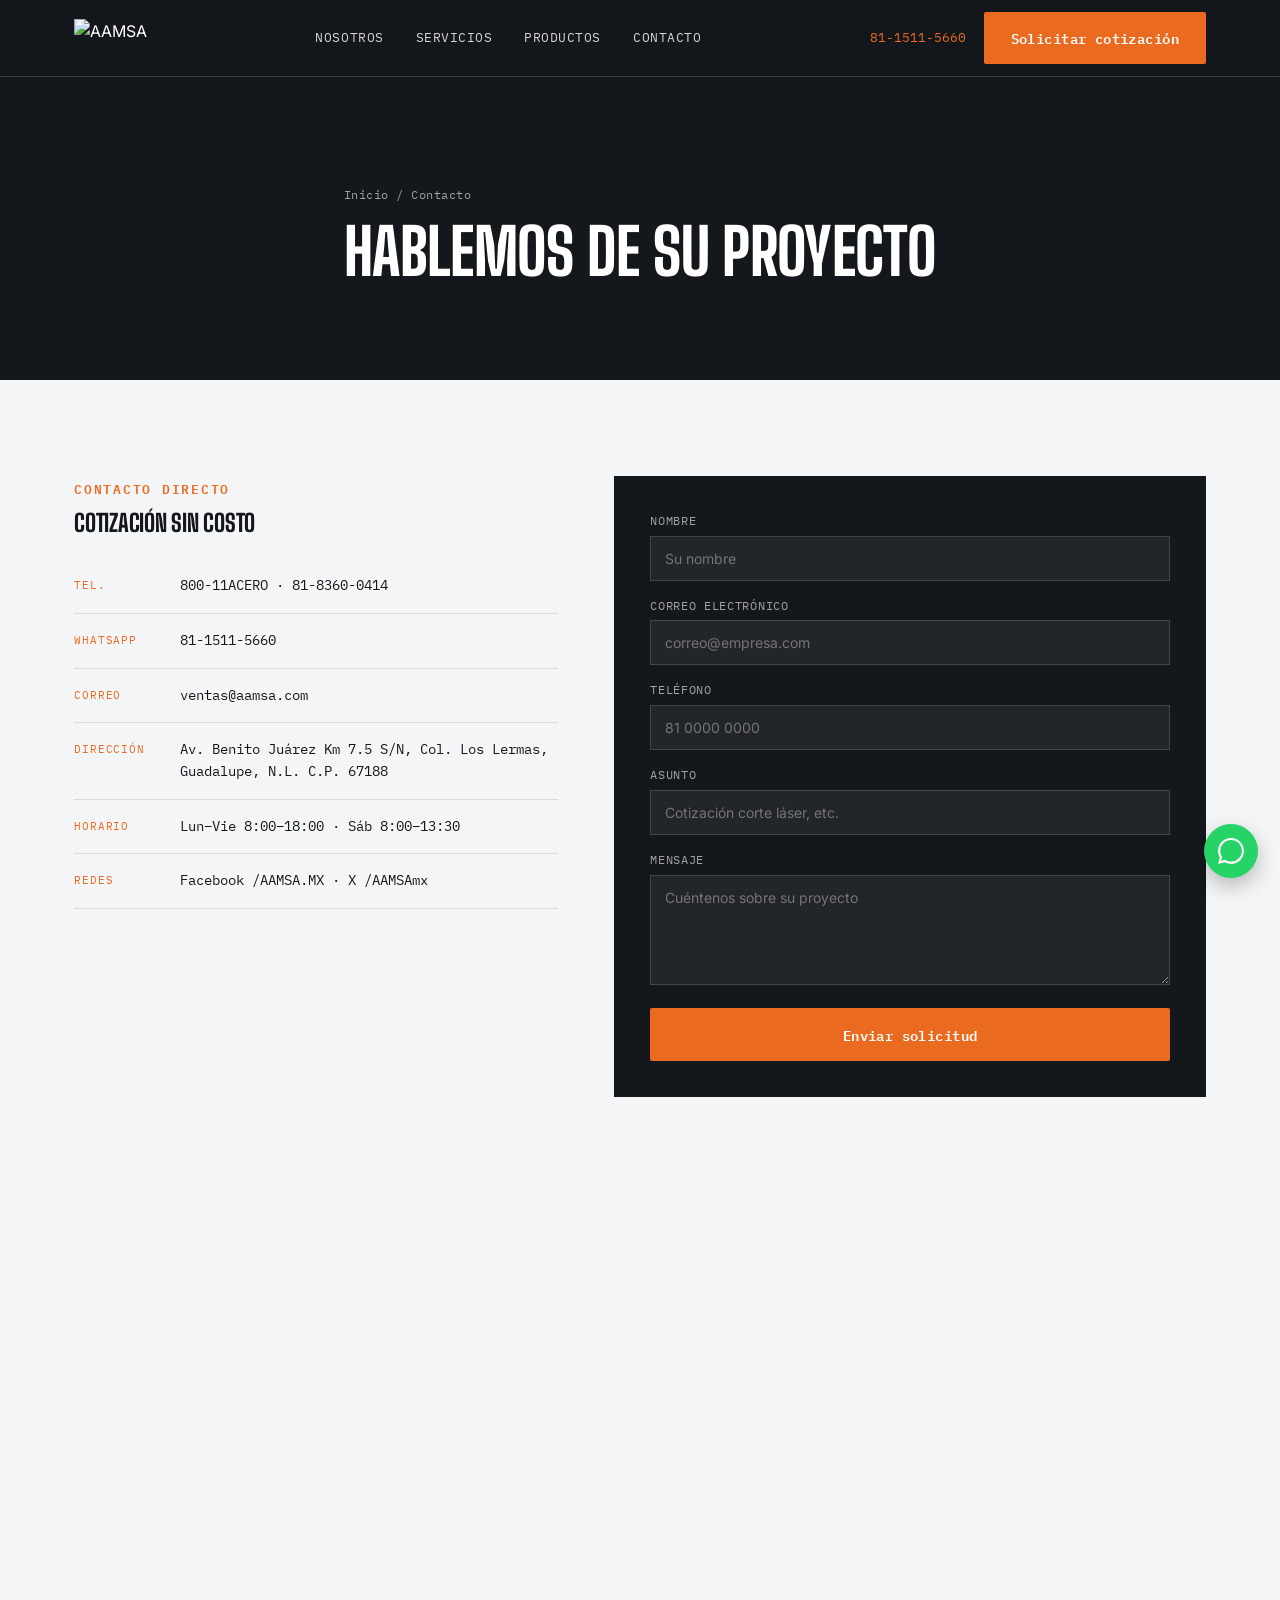
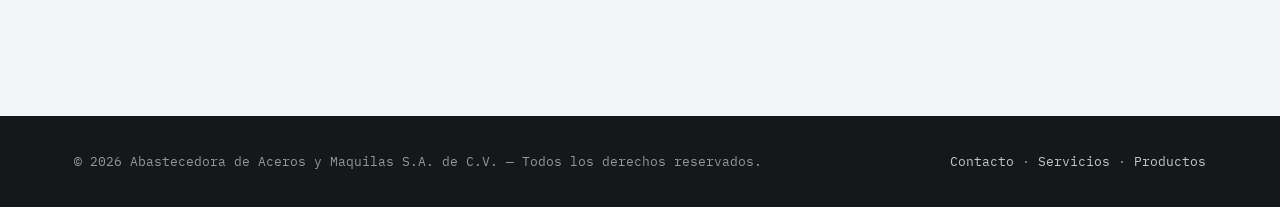
==== contacto.html @ 2b983ced "Sitio AAMSA - primera versión" ====
<!DOCTYPE html>
<html lang="es">
<head>
<meta charset="UTF-8">
<meta name="viewport" content="width=device-width, initial-scale=1.0">
<title>Contacto | AAMSA — Centro de Servicio Acero</title>
<meta name="description" content="Contáctanos: 800-11ACERO, 81-8360-0414, WhatsApp 81-1511-5660. Av. Benito Juárez Km 7.5, Los Lermas, Guadalupe, N.L.">
<link rel="stylesheet" href="css/main.css">
</head>
<body>

<header class="site">
  <div class="wrap row">
    <a href="index.html" class="logo-mark">
      <img src="https://www.aamsa.com/sitio/wp-content/uploads/2021/10/cropped-LOGO-AAMSA_N.png" alt="AAMSA">
    </a>
    <nav class="primary">
      <a href="nosotros.html">Nosotros</a>
      <a href="index.html#servicios">Servicios</a>
      <a href="index.html#productos">Productos</a>
      <a href="contacto.html">Contacto</a>
    </nav>
    <div class="nav-cta">
      <span class="nav-phone"><span>81-1511-5660</span></span>
      <a href="contacto.html" class="btn btn-primary">Solicitar cotización</a>
      <button class="nav-toggle" aria-label="Abrir menú">☰</button>
    </div>
  </div>
</header>

<section class="page-hero" style="min-height:38vh;">
  <div class="hero-bg" style="background-image:url('https://www.aamsa.com/sitio/wp-content/uploads/2022/03/CnnZ8ho-1-scaled.jpeg');"></div>
  <div class="hero-fade"></div>
  <div class="wrap page-hero-content">
    <div class="breadcrumb"><a href="index.html">Inicio</a> / Contacto</div>
    <h1>Hablemos de su proyecto</h1>
  </div>
</section>

<section>
  <div class="wrap contact-grid">
    <div>
      <span class="eyebrow">Contacto directo</span>
      <h2 style="margin:10px 0 24px; color:var(--ink);">Cotización sin costo</h2>
      <ul class="contact-info">
        <li><span class="k">Tel.</span> 800-11ACERO · 81-8360-0414</li>
        <li><span class="k">WhatsApp</span> 81-1511-5660</li>
        <li><span class="k">Correo</span> ventas@aamsa.com</li>
        <li><span class="k">Dirección</span> Av. Benito Juárez Km 7.5 S/N, Col. Los Lermas, Guadalupe, N.L. C.P. 67188</li>
        <li><span class="k">Horario</span> Lun–Vie 8:00–18:00 · Sáb 8:00–13:30</li>
        <li><span class="k">Redes</span> Facebook /AAMSA.MX · X /AAMSAmx</li>
      </ul>
    </div>
    <div style="background:var(--charcoal); padding:36px;">
      <form>
        <div class="field"><label for="cnt-nombre">Nombre</label><input id="cnt-nombre" type="text" placeholder="Su nombre"></div>
        <div class="field"><label for="cnt-correo">Correo electrónico</label><input id="cnt-correo" type="email" placeholder="correo@empresa.com"></div>
        <div class="field"><label for="cnt-tel">Teléfono</label><input id="cnt-tel" type="tel" placeholder="81 0000 0000"></div>
        <div class="field"><label for="cnt-asunto">Asunto</label><input id="cnt-asunto" type="text" placeholder="Cotización corte láser, etc."></div>
        <div class="field"><label for="cnt-mensaje">Mensaje</label><textarea id="cnt-mensaje" placeholder="Cuéntenos sobre su proyecto"></textarea></div>
        <button type="submit" class="btn btn-primary" style="width:100%; justify-content:center;">Enviar solicitud</button>
      </form>
    </div>
  </div>
</section>

<section style="padding-top:0;">
  <div class="wrap">
    <iframe
      src="https://maps.google.com/maps?q=Av.%20Benito%20Ju%C3%A1rez%20Km%207.5%2C%20Los%20Lermas%2C%20Guadalupe%2C%20N.L.&z=15&output=embed"
      width="100%" height="420" style="border:0;" loading="lazy" referrerpolicy="no-referrer-when-downgrade" title="Mapa AAMSA">
    </iframe>
  </div>
</section>

<footer class="site">
  <div class="wrap row">
    <span>© 2026 Abastecedora de Aceros y Maquilas S.A. de C.V. — Todos los derechos reservados.</span>
    <span><a href="contacto.html">Contacto</a> · <a href="index.html#servicios">Servicios</a> · <a href="index.html#productos">Productos</a></span>
  </div>
</footer>

<a class="wa-float" href="https://wa.me/528115115660" target="_blank" rel="noopener noreferrer" aria-label="Contactar por WhatsApp">
  <svg viewBox="0 0 24 24"><path d="M12 0C5.4 0 .1 5.3.1 11.9c0 2.1.5 4.1 1.6 5.9L0 24l6.3-1.6c1.7.9 3.7 1.4 5.7 1.4 6.6 0 11.9-5.3 11.9-11.9C23.9 5.3 18.6 0 12 0zm0 21.7c-1.8 0-3.5-.5-5-1.4l-.4-.2-3.7.9.9-3.6-.2-.4c-1-1.6-1.5-3.4-1.5-5.2 0-5.5 4.5-10 10-10s10 4.5 10 10-4.5 10-10.1 9.9z"/></svg>
</a>

<script src="js/main.js"></script>
</body>
</html>
---- css/main.css ----
/* ============================================
   AAMSA — Sistema de diseño
   Tema: acero, precisión, manufactura industrial
   ============================================ */

@import url('https://fonts.googleapis.com/css2?family=Big+Shoulders+Display:wght@500;700;800;900&family=Inter:wght@400;500;600;700&family=IBM+Plex+Mono:wght@500;600&display=swap');

:root{
  --charcoal: #14181C;
  --charcoal-soft: #1E2329;
  --steel: #3A4248;
  --surface: #F4F5F6;
  --surface-2: #E8EAEC;
  --ink: #15181B;
  --ink-soft: #565E64;
  --orange: #EA6A20;
  --orange-dark: #C8550F;
  --blue-steel: #29495E;
  --spark: #FFC857;
  --white: #FFFFFF;
  --line: rgba(255,255,255,.14);
  --line-dark: rgba(20,24,28,.12);

  --font-display: 'Big Shoulders Display', sans-serif;
  --font-body: 'Inter', sans-serif;
  --font-mono: 'IBM Plex Mono', monospace;

  --container: 1180px;
}

*{ box-sizing: border-box; margin:0; padding:0; }
html{ scroll-behavior: smooth; }
body{
  font-family: var(--font-body);
  color: var(--ink);
  background: var(--surface);
  line-height: 1.55;
  -webkit-font-smoothing: antialiased;
}
img{ max-width:100%; display:block; }
a{ color: inherit; text-decoration:none; }
ul{ list-style:none; }

@media (prefers-reduced-motion: reduce){
  *{ animation-duration: 0.001ms !important; animation-iteration-count: 1 !important; transition-duration: 0.001ms !important; scroll-behavior:auto !important; }
}

:focus-visible{
  outline: 3px solid var(--spark);
  outline-offset: 2px;
}

.wrap{
  max-width: var(--container);
  margin: 0 auto;
  padding: 0 24px;
}

.eyebrow{
  font-family: var(--font-mono);
  font-size: 12.5px;
  letter-spacing: .14em;
  text-transform: uppercase;
  color: var(--orange);
  font-weight: 600;
}

h1, h2, h3{
  font-family: var(--font-display);
  font-weight: 800;
  line-height: 1.02;
  letter-spacing: -.01em;
  text-transform: uppercase;
}

.btn{
  display:inline-flex;
  align-items:center;
  gap:10px;
  font-family: var(--font-mono);
  font-weight:600;
  font-size: 14px;
  letter-spacing: .03em;
  padding: 14px 26px;
  border-radius: 2px;
  border: 1px solid transparent;
  cursor:pointer;
  transition: transform .18s ease, background .18s ease, color .18s ease, border-color .18s ease;
}
.btn:hover{ transform: translateY(-2px); }
.btn-primary{
  background: var(--orange);
  color: var(--white);
}
.btn-primary:hover{ background: var(--orange-dark); }
.btn-ghost{
  background: transparent;
  border-color: var(--line);
  color: var(--white);
}
.btn-ghost:hover{ border-color: var(--spark); color: var(--spark); }
.btn-dark{
  background: var(--charcoal);
  color: var(--white);
}
.btn-dark:hover{ background: var(--ink); }

/* ===== Header ===== */
header.site{
  position: fixed;
  top:0; left:0; right:0;
  z-index: 100;
  background: rgba(20,24,28,.92);
  backdrop-filter: blur(8px);
  border-bottom: 1px solid var(--line);
}
header.site .row{
  display:flex;
  align-items:center;
  justify-content:space-between;
  height: 76px;
}
.logo-mark{
  display:flex;
  align-items:center;
  gap:10px;
  color: var(--white);
}
.logo-mark img{ height: 38px; }
nav.primary{ display:flex; gap: 32px; }
nav.primary a{
  color: rgba(255,255,255,.82);
  font-family: var(--font-mono);
  font-size: 13px;
  letter-spacing: .04em;
  text-transform: uppercase;
  position: relative;
  padding: 4px 0;
}
nav.primary a::after{
  content:'';
  position:absolute; left:0; right:0; bottom:-2px;
  height:2px; background: var(--orange);
  transform: scaleX(0);
  transform-origin: left;
  transition: transform .25s ease;
}
nav.primary a:hover{ color: var(--white); }
nav.primary a:hover::after{ transform: scaleX(1); }
.nav-cta{ display:flex; align-items:center; gap:18px; }
.nav-phone{
  font-family: var(--font-mono);
  font-size: 13px;
  color: var(--white);
}
.nav-phone span{ color: var(--orange); }

/* ===== Hero ===== */
.hero{
  position: relative;
  min-height: 92vh;
  display:flex;
  align-items:flex-end;
  background: var(--charcoal);
  overflow:hidden;
}
.hero-bg{
  position:absolute; inset:0;
  background-image: url('https://www.aamsa.com/sitio/wp-content/uploads/2022/03/CorteLaser_074-1.jpg');
  background-size: cover;
  background-position: center 35%;
  opacity: .55;
  filter: grayscale(15%) contrast(1.05);
}
.hero-fade{
  position:absolute; inset:0;
  background: linear-gradient(180deg, rgba(20,24,28,.55) 0%, rgba(20,24,28,.55) 35%, rgba(20,24,28,.96) 100%),
              linear-gradient(90deg, rgba(20,24,28,.85) 0%, rgba(20,24,28,.25) 55%, rgba(20,24,28,.55) 100%);
}
.hero-content{
  position:relative;
  z-index: 2;
  padding: 160px 0 64px;
  width:100%;
}
.hero h1{
  color: var(--white);
  font-size: clamp(42px, 7vw, 96px);
  max-width: 920px;
}
.hero h1 em{
  font-style:normal;
  color: var(--orange);
}
.hero-sub{
  color: rgba(255,255,255,.78);
  font-size: 18px;
  max-width: 540px;
  margin-top: 18px;
}
.hero-actions{
  display:flex; gap:14px; margin-top: 34px; flex-wrap:wrap;
}

/* ===== Stat strip ===== */
.stat-strip{
  background: var(--ink);
  border-top: 1px solid var(--line);
}
.stat-strip .wrap{
  display:grid;
  grid-template-columns: repeat(4, 1fr);
}
.stat{
  padding: 26px 24px;
  border-right: 1px solid var(--line);
  color: var(--white);
}
.stat:last-child{ border-right:none; }
.stat .num{
  font-family: var(--font-display);
  font-size: 34px;
  font-weight: 800;
  color: var(--spark);
  line-height:1;
}
.stat .lbl{
  font-family: var(--font-mono);
  font-size: 11.5px;
  letter-spacing: .08em;
  text-transform:uppercase;
  color: rgba(255,255,255,.65);
  margin-top:6px;
}

/* ===== Section shells ===== */
section{ padding: 96px 0; }
.section-head{
  display:flex;
  justify-content:space-between;
  align-items:flex-end;
  gap: 24px;
  margin-bottom: 48px;
  border-bottom: 1px solid var(--line-dark);
  padding-bottom: 24px;
}
.section-head h2{
  font-size: clamp(32px, 4vw, 52px);
  color: var(--ink);
}
.section-head p{
  max-width: 360px;
  color: var(--ink-soft);
  font-size: 15px;
}
.section-dark{ background: var(--charcoal); color: var(--white); }
.section-dark .section-head{ border-color: var(--line); }
.section-dark .section-head h2{ color: var(--white); }
.section-dark .section-head p{ color: rgba(255,255,255,.6); }

/* ===== Ficha técnica cards (signature element) ===== */
.specs-grid{
  display:grid;
  grid-template-columns: repeat(3, 1fr);
  gap: 18px;
}
.spec-card{
  background: var(--white);
  border: 1px solid var(--line-dark);
  border-top: 4px solid var(--orange);
  padding: 26px 24px 22px;
  position:relative;
  transition: transform .2s ease, box-shadow .2s ease, border-color .2s ease;
}
.spec-card:hover{
  transform: translateY(-4px);
  box-shadow: 0 18px 34px rgba(20,24,28,.12);
  border-top-color: var(--spark);
}
.spec-card .tag{
  font-family: var(--font-mono);
  font-size: 11px;
  letter-spacing: .1em;
  color: var(--ink-soft);
  text-transform: uppercase;
}
.spec-card h3{
  font-size: 24px;
  margin: 8px 0 14px;
  color: var(--ink);
}
.spec-card .specs{
  font-family: var(--font-mono);
  font-size: 13px;
  color: var(--blue-steel);
  display:flex;
  flex-direction:column;
  gap:5px;
  border-top: 1px dashed var(--line-dark);
  padding-top: 12px;
  margin-bottom: 16px;
}
.spec-card .specs b{ color: var(--ink); font-weight:600; }
.spec-card a.more{
  font-family: var(--font-mono);
  font-size: 12.5px;
  color: var(--orange);
  font-weight:600;
}

/* ===== Products ===== */
.products-grid{
  display:grid;
  grid-template-columns: repeat(4, 1fr);
  gap: 16px;
}
.product-card{
  position:relative;
  aspect-ratio: 3/4;
  overflow:hidden;
  background: var(--steel);
}
.product-card img{
  width:100%; height:100%; object-fit:cover;
  transition: transform .5s ease, filter .5s ease;
  filter: saturate(.9);
}
.product-card:hover img{ transform: scale(1.08); filter: saturate(1.05); }
.product-card .label{
  position:absolute; left:0; right:0; bottom:0;
  padding: 18px;
  background: linear-gradient(180deg, transparent, rgba(0,0,0,.78));
  color: var(--white);
  font-family: var(--font-mono);
  font-size: 13px;
  letter-spacing: .05em;
  text-transform: uppercase;
}

/* ===== Trust / why us ===== */
.trust-row{
  display:grid;
  grid-template-columns: 1.1fr .9fr;
  gap: 60px;
  align-items:center;
}
.trust-list li{
  display:flex; gap:16px;
  padding: 18px 0;
  border-bottom: 1px solid var(--line-dark);
}
.trust-list li .n{
  font-family: var(--font-mono);
  color: var(--orange);
  font-size: 13px;
  padding-top:3px;
}
.trust-list li h4{
  font-family: var(--font-body);
  font-weight:700;
  font-size: 16px;
  margin-bottom:4px;
}
.trust-list li p{ color: var(--ink-soft); font-size: 14px; }
.trust-photo{
  position:relative;
  border-radius: 2px;
  overflow:hidden;
}
.trust-photo img{ width:100%; height:520px; object-fit:cover; }
.badge-float{
  position:absolute;
  bottom: 18px; left:18px;
  background: var(--white);
  padding: 12px 16px;
  display:flex;
  align-items:center;
  gap:10px;
  box-shadow: 0 10px 24px rgba(0,0,0,.25);
}
.badge-float strong{ font-family: var(--font-display); font-size:22px; }
.badge-float span{ font-family: var(--font-mono); font-size: 11px; color: var(--ink-soft); display:block; }

/* ===== CTA band ===== */
.cta-band{
  background: var(--orange);
  color: var(--white);
  padding: 64px 0;
}
.cta-band .row{
  display:flex;
  justify-content:space-between;
  align-items:center;
  gap: 24px;
  flex-wrap:wrap;
}
.cta-band h2{ color:var(--white); font-size: clamp(28px,4vw,44px); }

/* ===== Contact ===== */
.contact-grid{
  display:grid;
  grid-template-columns: .9fr 1.1fr;
  gap: 56px;
}
.contact-info li{
  display:flex; gap:14px; padding: 16px 0; border-bottom:1px solid var(--line-dark);
  font-family: var(--font-mono); font-size: 14px;
}
.contact-info li .k{ color: var(--orange); min-width: 92px; text-transform:uppercase; font-size:11px; letter-spacing:.08em; padding-top:2px;}
.field{ margin-bottom: 16px; }
.field label{
  display:block; font-family: var(--font-mono); font-size: 11.5px;
  text-transform:uppercase; letter-spacing:.06em; color: rgba(255,255,255,.6); margin-bottom:6px;
}
.field input, .field textarea{
  width:100%;
  background: rgba(255,255,255,.06);
  border: 1px solid var(--line);
  color: var(--white);
  padding: 13px 14px;
  font-family: var(--font-body);
  font-size: 14px;
  transition: border-color .2s ease, background .2s ease;
  -webkit-appearance: none;
  border-radius: 0;
}
.field input:focus, .field textarea:focus{
  border-color: var(--orange);
  background: rgba(255,255,255,.09);
}
.field textarea{ min-height: 110px; resize:vertical; }

/* ===== Footer ===== */
footer.site{
  background: var(--ink);
  color: rgba(255,255,255,.55);
  padding: 36px 0;
  font-family: var(--font-mono);
  font-size: 12.5px;
}
footer.site .row{
  display:flex; justify-content:space-between; align-items:center; flex-wrap:wrap; gap:12px;
}
footer.site a{ color: rgba(255,255,255,.75); }
footer.site a:hover{ color: var(--orange); }

/* ===== WhatsApp float (done right: small, doesn't block content) ===== */
.wa-float{
  position:fixed; bottom: 22px; right: 22px; z-index: 90;
  width: 54px; height:54px;
  background:#25D366;
  border-radius:50%;
  display:flex; align-items:center; justify-content:center;
  box-shadow: 0 8px 20px rgba(0,0,0,.25);
  transition: transform .2s ease;
}
.wa-float:hover{ transform: scale(1.08); }
.wa-float svg{ width:26px; height:26px; fill:#fff; }

/* ===== Inner pages ===== */
.page-hero{
  position:relative;
  min-height: 48vh;
  display:flex;
  align-items:center;
  background: var(--charcoal);
  overflow:hidden;
}
.page-hero .hero-bg{ opacity:.5; }
.page-hero-content{ position:relative; z-index:2; padding-top:90px; }
.breadcrumb{
  font-family: var(--font-mono);
  font-size: 12px;
  color: rgba(255,255,255,.6);
  letter-spacing:.04em;
  margin-bottom: 14px;
}
.breadcrumb a:hover{ color: var(--orange); }
.page-hero h1{ color:var(--white); font-size: clamp(34px,6vw,64px); max-width:760px; }

.content-split{
  display:grid;
  grid-template-columns: 1.4fr .6fr;
  gap: 56px;
  align-items:start;
}
.content-split .lede{
  font-size: 18px;
  color: var(--ink-soft);
  max-width: 620px;
  margin-bottom: 28px;
}
.content-split h3{
  font-size: 20px;
  color: var(--ink);
  margin: 28px 0 12px;
}
.content-split ul.checks li{
  display:flex; gap:10px; padding:8px 0;
  font-size: 15px; color: var(--ink-soft);
}
.content-split ul.checks li::before{ content:'—'; color:var(--orange); font-weight:700; }

.specs-sidebar{
  background: var(--charcoal);
  color: var(--white);
  padding: 30px 26px;
  position: sticky;
  top: 100px;
}
.specs-sidebar .tag{ font-family:var(--font-mono); font-size:11px; letter-spacing:.1em; color: var(--orange); text-transform:uppercase; }
.specs-sidebar dl{ margin-top:18px; }
.specs-sidebar dt{ font-family:var(--font-mono); font-size:11px; color:rgba(255,255,255,.55); text-transform:uppercase; letter-spacing:.05em; margin-top:14px; }
.specs-sidebar dd{ font-family:var(--font-mono); font-size:17px; font-weight:600; margin-top:2px; }
.specs-sidebar .btn{ width:100%; justify-content:center; margin-top:22px; }

.gallery-strip{
  display:grid;
  grid-template-columns: repeat(3,1fr);
  gap: 14px;
  margin-top: 48px;
}
.gallery-strip img{ width:100%; height: 220px; object-fit:cover; }

.related-row{
  display:grid;
  grid-template-columns: repeat(3,1fr);
  gap:16px;
}
.related-card{
  background:var(--white);
  border:1px solid var(--line-dark);
  padding: 20px;
  transition: transform .2s ease, box-shadow .2s ease;
}
.related-card:hover{ transform: translateY(-3px); box-shadow:0 14px 28px rgba(20,24,28,.1); }
.related-card .eyebrow{ font-size:11px; }
.related-card h4{ font-size:18px; margin:8px 0 6px; font-family:var(--font-display); text-transform:uppercase; }
.related-card a{ font-family:var(--font-mono); font-size:12px; color:var(--orange); font-weight:600; }

.product-hero-grid{
  display:grid;
  grid-template-columns: 1fr 1fr;
  gap: 0;
}
.product-hero-grid img{ width:100%; height:100%; object-fit:cover; min-height:380px; }
.product-hero-grid .info{ padding: 56px; background: var(--charcoal); color:var(--white); display:flex; flex-direction:column; justify-content:center; }
.product-hero-grid .info h1{ color:var(--white); font-size: clamp(30px,4vw,48px); margin-bottom:18px; }
.product-hero-grid .info p{ color:rgba(255,255,255,.78); font-size:16px; max-width:480px; }

/* Mobile nav */
.nav-toggle{ display:none; background:none; border:none; color:var(--white); font-size:22px; cursor:pointer; }
.primary.open{
  display:flex !important;
  position:absolute; top:76px; left:0; right:0;
  flex-direction:column; gap:0;
  background: var(--charcoal); border-top:1px solid var(--line);
  padding: 8px 24px 18px;
}
.primary.open a{ padding:14px 0; border-bottom:1px solid var(--line); }

/* Scroll reveal */
.reveal{ opacity:0; transform: translateY(18px); transition: opacity .6s ease, transform .6s ease; }
.reveal.in{ opacity:1; transform:none; }

/* ===== Responsive ===== */
@media (max-width: 980px){
  nav.primary{ display:none; }
  .nav-toggle{ display:block; }
  .nav-phone{ display:none; }
  .stat-strip .wrap{ grid-template-columns: repeat(2,1fr); }
  .stat:nth-child(2){ border-right:none; }
  .specs-grid{ grid-template-columns: 1fr; }
  .products-grid{ grid-template-columns: repeat(2,1fr); }
  .trust-row{ grid-template-columns: 1fr; }
  .contact-grid{ grid-template-columns: 1fr; }
  .content-split{ grid-template-columns: 1fr; }
  .specs-sidebar{ position: static; }
  .related-row{ grid-template-columns: 1fr; }
  .product-hero-grid{ grid-template-columns: 1fr; }
  .gallery-strip{ grid-template-columns: repeat(2,1fr); }
  section{ padding: 64px 0; }
}
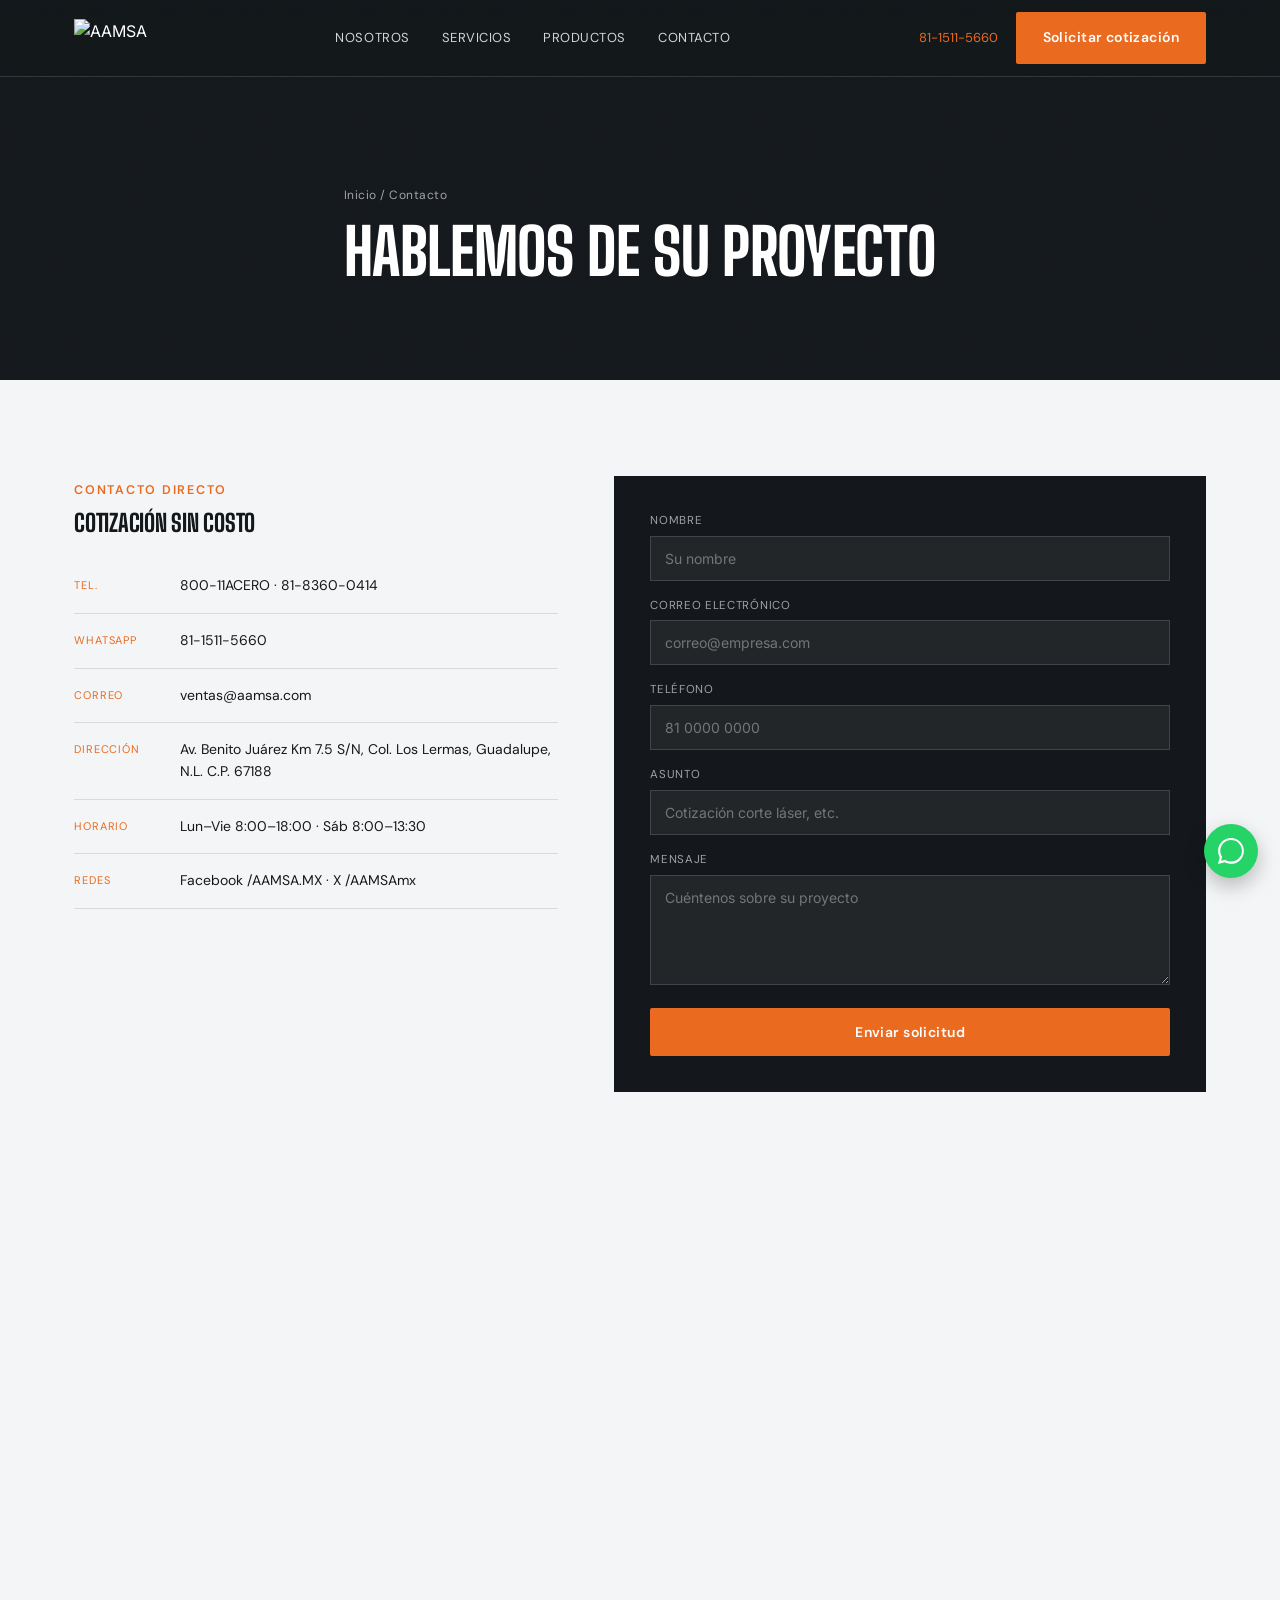
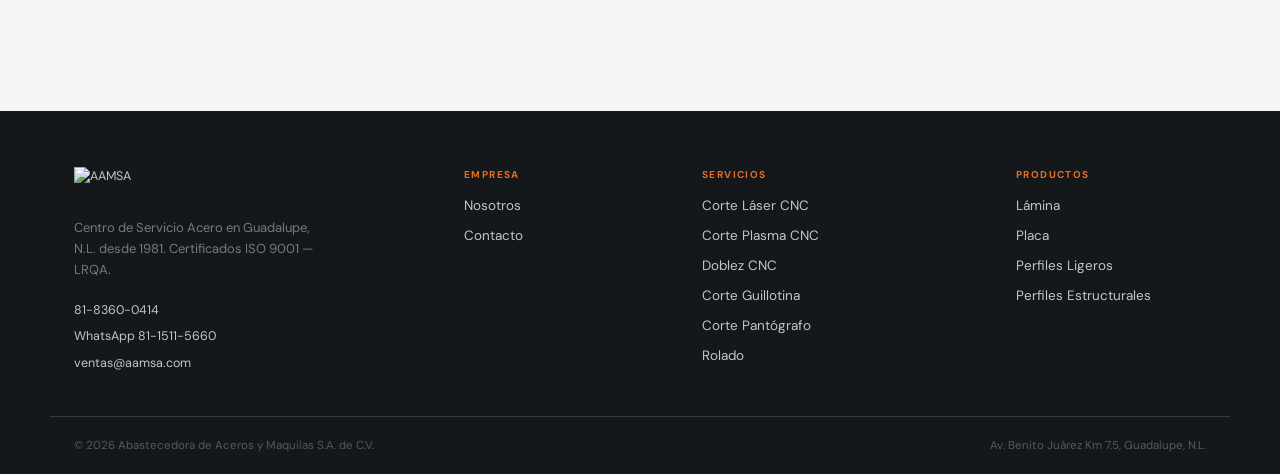
==== commit 3cc1e73f: "feat: parallax, contadores animados, grano, footer rico, industries, OG, favicon, lazy loading" ====
--- a/contacto.html
+++ b/contacto.html
@@ -5,6 +5,13 @@
 <meta name="viewport" content="width=device-width, initial-scale=1.0">
 <title>Contacto | AAMSA — Centro de Servicio Acero</title>
 <meta name="description" content="Contáctanos: 800-11ACERO, 81-8360-0414, WhatsApp 81-1511-5660. Av. Benito Juárez Km 7.5, Los Lermas, Guadalupe, N.L.">
+<link rel="icon" href="https://www.aamsa.com/sitio/wp-content/uploads/2021/10/cropped-LOGO-AAMSA_N.png" type="image/png">
+<meta property="og:type" content="website">
+<meta property="og:url" content="https://danteefredqg-ops.github.io/aamsa-redesign/contacto.html">
+<meta property="og:title" content="Contacto | AAMSA — Solicitar cotización sin costo">
+<meta property="og:description" content="800-11ACERO · 81-8360-0414 · WhatsApp 81-1511-5660 · ventas@aamsa.com. Guadalupe, N.L.">
+<meta property="og:image" content="https://www.aamsa.com/sitio/wp-content/uploads/2022/03/CnnZ8ho-1-scaled.jpeg">
+<meta name="twitter:card" content="summary_large_image">
 <link rel="stylesheet" href="css/main.css">
 </head>
 <body>
@@ -74,9 +81,43 @@
 </section>
 
 <footer class="site">
-  <div class="wrap row">
-    <span>© 2026 Abastecedora de Aceros y Maquilas S.A. de C.V. — Todos los derechos reservados.</span>
-    <span><a href="contacto.html">Contacto</a> · <a href="index.html#servicios">Servicios</a> · <a href="index.html#productos">Productos</a></span>
+  <div class="footer-main wrap">
+    <div class="footer-brand">
+      <a href="index.html"><img src="https://www.aamsa.com/sitio/wp-content/uploads/2021/10/cropped-LOGO-AAMSA_N.png" alt="AAMSA" loading="lazy"></a>
+      <p>Centro de Servicio Acero en Guadalupe, N.L. desde 1981. Certificados ISO 9001 — LRQA.</p>
+      <div class="footer-contact-quick">
+        <a href="tel:8183600414">81-8360-0414</a>
+        <a href="https://wa.me/528115115660" rel="noopener noreferrer">WhatsApp 81-1511-5660</a>
+        <a href="mailto:ventas@aamsa.com">ventas@aamsa.com</a>
+      </div>
+    </div>
+    <div class="footer-col">
+      <h5>Empresa</h5>
+      <a href="nosotros.html">Nosotros</a>
+      <a href="contacto.html">Contacto</a>
+    </div>
+    <div class="footer-col">
+      <h5>Servicios</h5>
+      <a href="servicios/corte-laser.html">Corte Láser CNC</a>
+      <a href="servicios/corte-plasma.html">Corte Plasma CNC</a>
+      <a href="servicios/doblez-cnc.html">Doblez CNC</a>
+      <a href="servicios/corte-guillotina.html">Corte Guillotina</a>
+      <a href="servicios/corte-pantografo.html">Corte Pantógrafo</a>
+      <a href="servicios/rolado.html">Rolado</a>
+    </div>
+    <div class="footer-col">
+      <h5>Productos</h5>
+      <a href="productos/lamina.html">Lámina</a>
+      <a href="productos/placa.html">Placa</a>
+      <a href="productos/perfiles-ligeros.html">Perfiles Ligeros</a>
+      <a href="productos/perfiles-estructurales.html">Perfiles Estructurales</a>
+    </div>
+  </div>
+  <div class="footer-bottom">
+    <div class="wrap">
+      <span>© 2026 Abastecedora de Aceros y Maquilas S.A. de C.V.</span>
+      <span>Av. Benito Juárez Km 7.5, Guadalupe, N.L.</span>
+    </div>
   </div>
 </footer>
 
--- a/css/main.css
+++ b/css/main.css
@@ -3,7 +3,7 @@
    Tema: acero, precisión, manufactura industrial
    ============================================ */
 
-@import url('https://fonts.googleapis.com/css2?family=Big+Shoulders+Display:wght@500;700;800;900&family=Inter:wght@400;500;600;700&family=IBM+Plex+Mono:wght@500;600&display=swap');
+@import url('https://fonts.googleapis.com/css2?family=Big+Shoulders+Display:wght@500;700;800;900&family=Inter:wght@400;500;600;700&family=DM+Sans:wght@400;500;600&display=swap');
 
 :root{
   --charcoal: #14181C;
@@ -23,7 +23,7 @@
 
   --font-display: 'Big Shoulders Display', sans-serif;
   --font-body: 'Inter', sans-serif;
-  --font-mono: 'IBM Plex Mono', monospace;
+  --font-mono: 'DM Sans', sans-serif;
 
   --container: 1180px;
 }
@@ -179,7 +179,7 @@
 }
 .hero-content{
   position:relative;
-  z-index: 2;
+  z-index: 3;
   padding: 160px 0 64px;
   width:100%;
 }
@@ -467,7 +467,7 @@
   overflow:hidden;
 }
 .page-hero .hero-bg{ opacity:.5; }
-.page-hero-content{ position:relative; z-index:2; padding-top:90px; }
+.page-hero-content{ position:relative; z-index:3; padding-top:90px; }
 .breadcrumb{
   font-family: var(--font-mono);
   font-size: 12px;
@@ -562,6 +562,93 @@
 /* Scroll reveal */
 .reveal{ opacity:0; transform: translateY(18px); transition: opacity .6s ease, transform .6s ease; }
 .reveal.in{ opacity:1; transform:none; }
+
+/* ===== Grain texture ===== */
+.section-dark, .cta-band{ position: relative; }
+.hero::after, .section-dark::after, .cta-band::after, .page-hero::after{
+  content:'';
+  position:absolute; inset:0;
+  background-image: url("data:image/svg+xml,%3Csvg xmlns='http://www.w3.org/2000/svg' width='200' height='200'%3E%3Cfilter id='n'%3E%3CfeTurbulence type='fractalNoise' baseFrequency='0.75' numOctaves='4' stitchTiles='stitch'/%3E%3C/filter%3E%3Crect width='200' height='200' filter='url(%23n)'/%3E%3C/svg%3E");
+  mix-blend-mode: soft-light;
+  opacity: .12;
+  pointer-events: none;
+  z-index: 2;
+}
+
+/* ===== Industries strip ===== */
+.industries{
+  background: var(--ink);
+  padding: 28px 0;
+  border-top: 1px solid var(--line);
+  border-bottom: 1px solid var(--line);
+}
+.industries .wrap{ display:flex; align-items:center; gap:24px; flex-wrap:wrap; }
+.industry-tags{ display:flex; flex-wrap:wrap; gap:8px; }
+.industry-tags span{
+  font-family: var(--font-mono);
+  font-size: 11.5px;
+  letter-spacing: .06em;
+  text-transform: uppercase;
+  color: rgba(255,255,255,.5);
+  border: 1px solid rgba(255,255,255,.14);
+  padding: 5px 13px;
+  cursor: default;
+  transition: border-color .2s, color .2s;
+}
+.industry-tags span:hover{ border-color: var(--orange); color: var(--orange); }
+
+/* ===== Footer rico ===== */
+footer.site{ padding: 0; }
+.footer-main{
+  display:grid;
+  grid-template-columns: 1.8fr 1fr 1.4fr 1fr;
+  gap: 48px;
+  padding-top: 56px;
+  padding-bottom: 40px;
+  border-bottom: 1px solid var(--line);
+}
+.footer-brand img{ height: 34px; margin-bottom: 16px; display:block; }
+.footer-brand p{
+  color: rgba(255,255,255,.42);
+  font-size: 13px;
+  line-height: 1.65;
+  max-width: 240px;
+  margin-bottom: 20px;
+}
+.footer-contact-quick{ display:flex; flex-direction:column; gap:7px; }
+.footer-contact-quick a{
+  font-family: var(--font-mono);
+  font-size: 12.5px;
+  color: rgba(255,255,255,.52);
+  transition: color .2s;
+}
+.footer-contact-quick a:hover{ color: var(--orange); }
+.footer-col h5{
+  font-family: var(--font-mono);
+  font-size: 10px;
+  letter-spacing: .14em;
+  text-transform: uppercase;
+  color: var(--orange);
+  margin-bottom: 14px;
+}
+.footer-col a{
+  display:block;
+  font-size: 13.5px;
+  color: rgba(255,255,255,.52);
+  margin-bottom: 9px;
+  transition: color .2s;
+}
+.footer-col a:hover{ color: var(--white); }
+.footer-bottom{ padding: 20px 0; }
+.footer-bottom .wrap{
+  display:flex;
+  justify-content:space-between;
+  align-items:center;
+  color: rgba(255,255,255,.28);
+  font-size: 11.5px;
+  flex-wrap:wrap;
+  gap: 8px;
+}
 
 /* ===== Responsive ===== */
 @media (max-width: 980px){
@@ -580,4 +667,9 @@
   .product-hero-grid{ grid-template-columns: 1fr; }
   .gallery-strip{ grid-template-columns: repeat(2,1fr); }
   section{ padding: 64px 0; }
-}
+  .footer-main{ grid-template-columns: 1fr 1fr; gap: 32px; padding-top: 40px; }
+  .industries .wrap{ gap: 14px; }
+}
+@media (max-width: 600px){
+  .footer-main{ grid-template-columns: 1fr; }
+}
